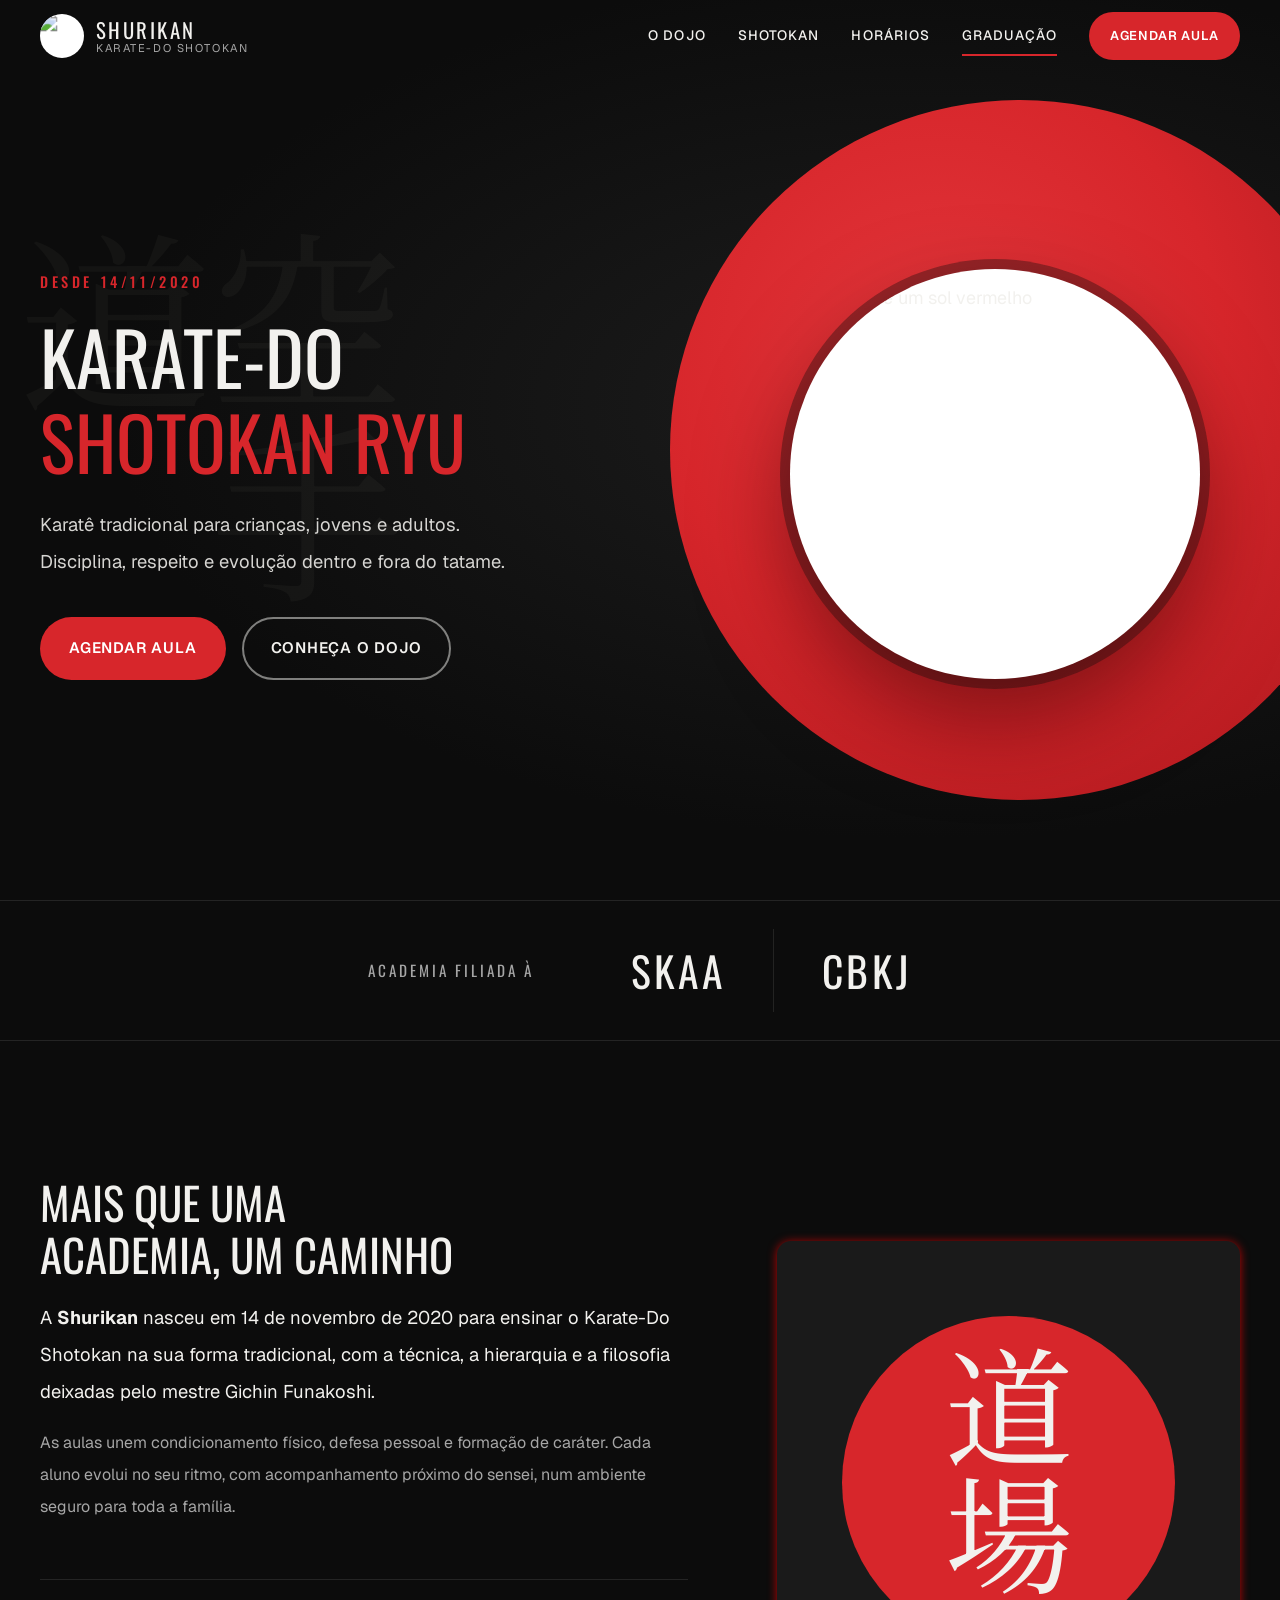
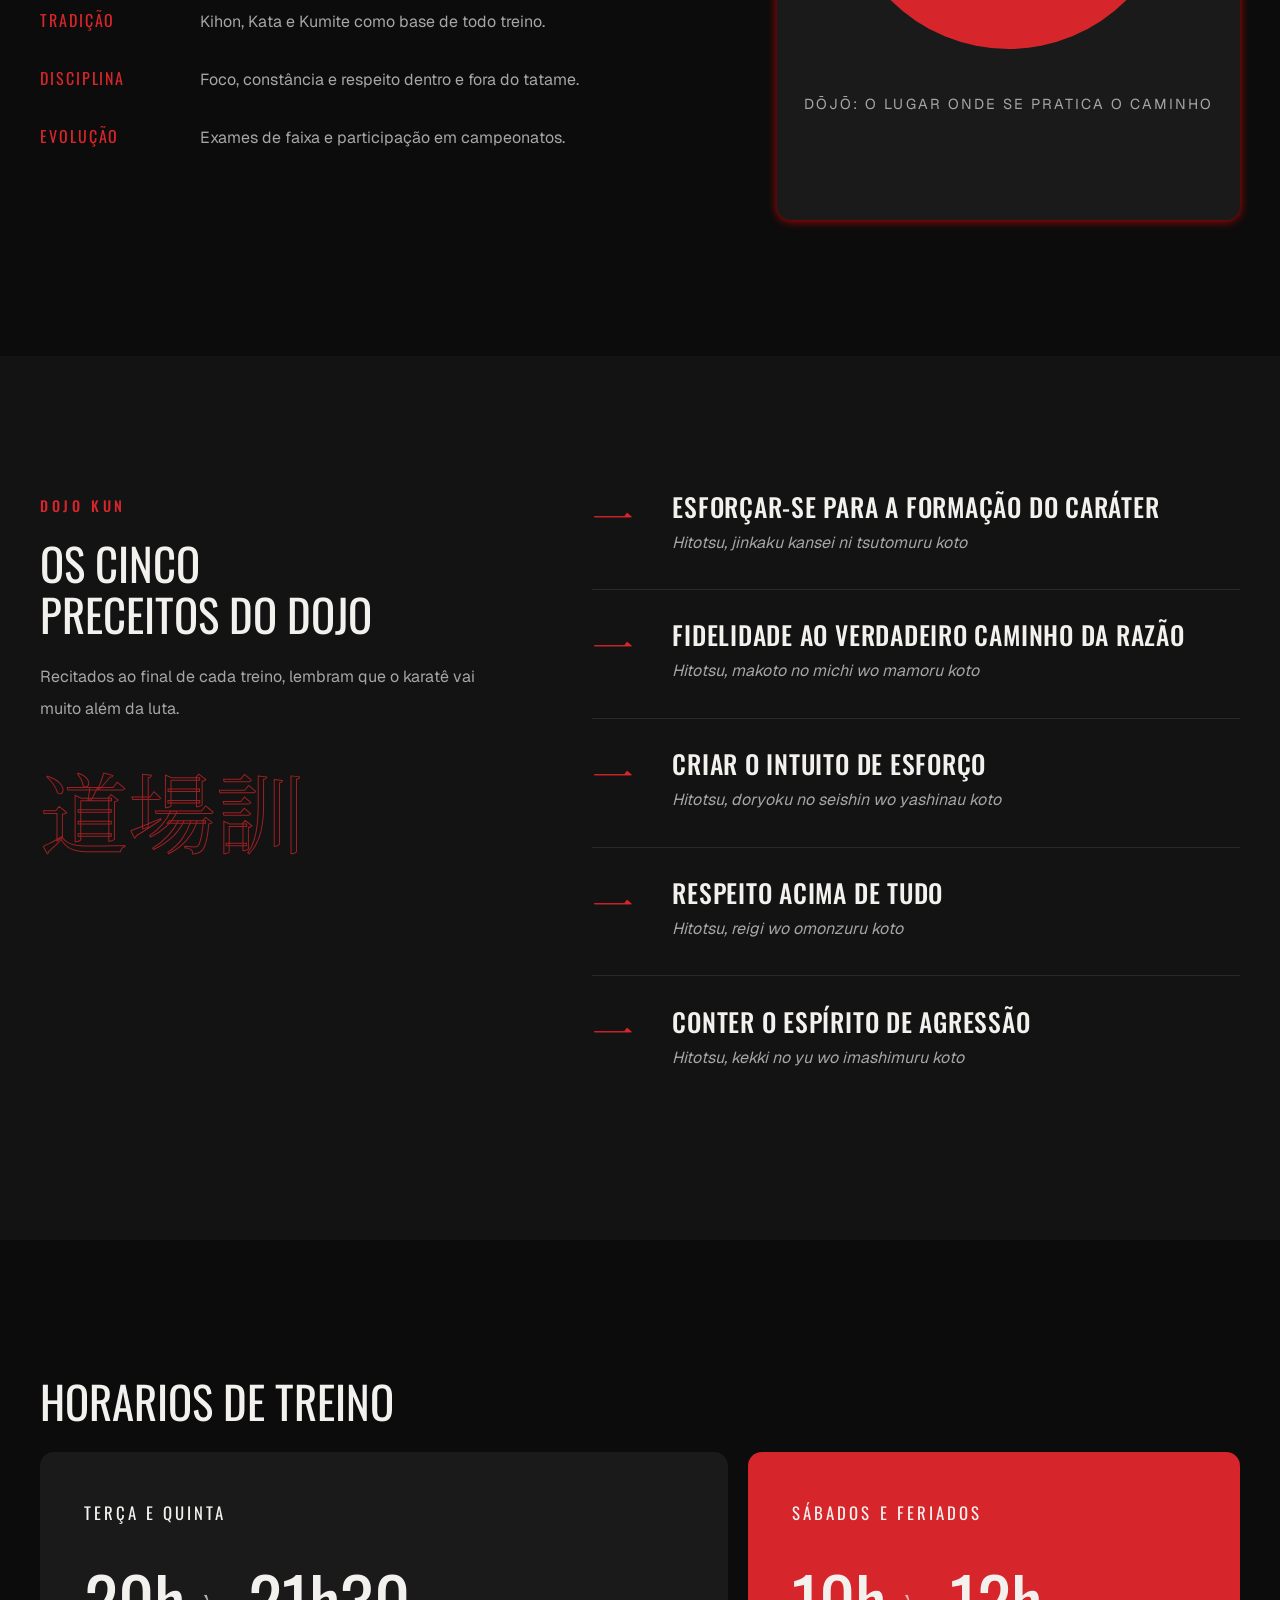
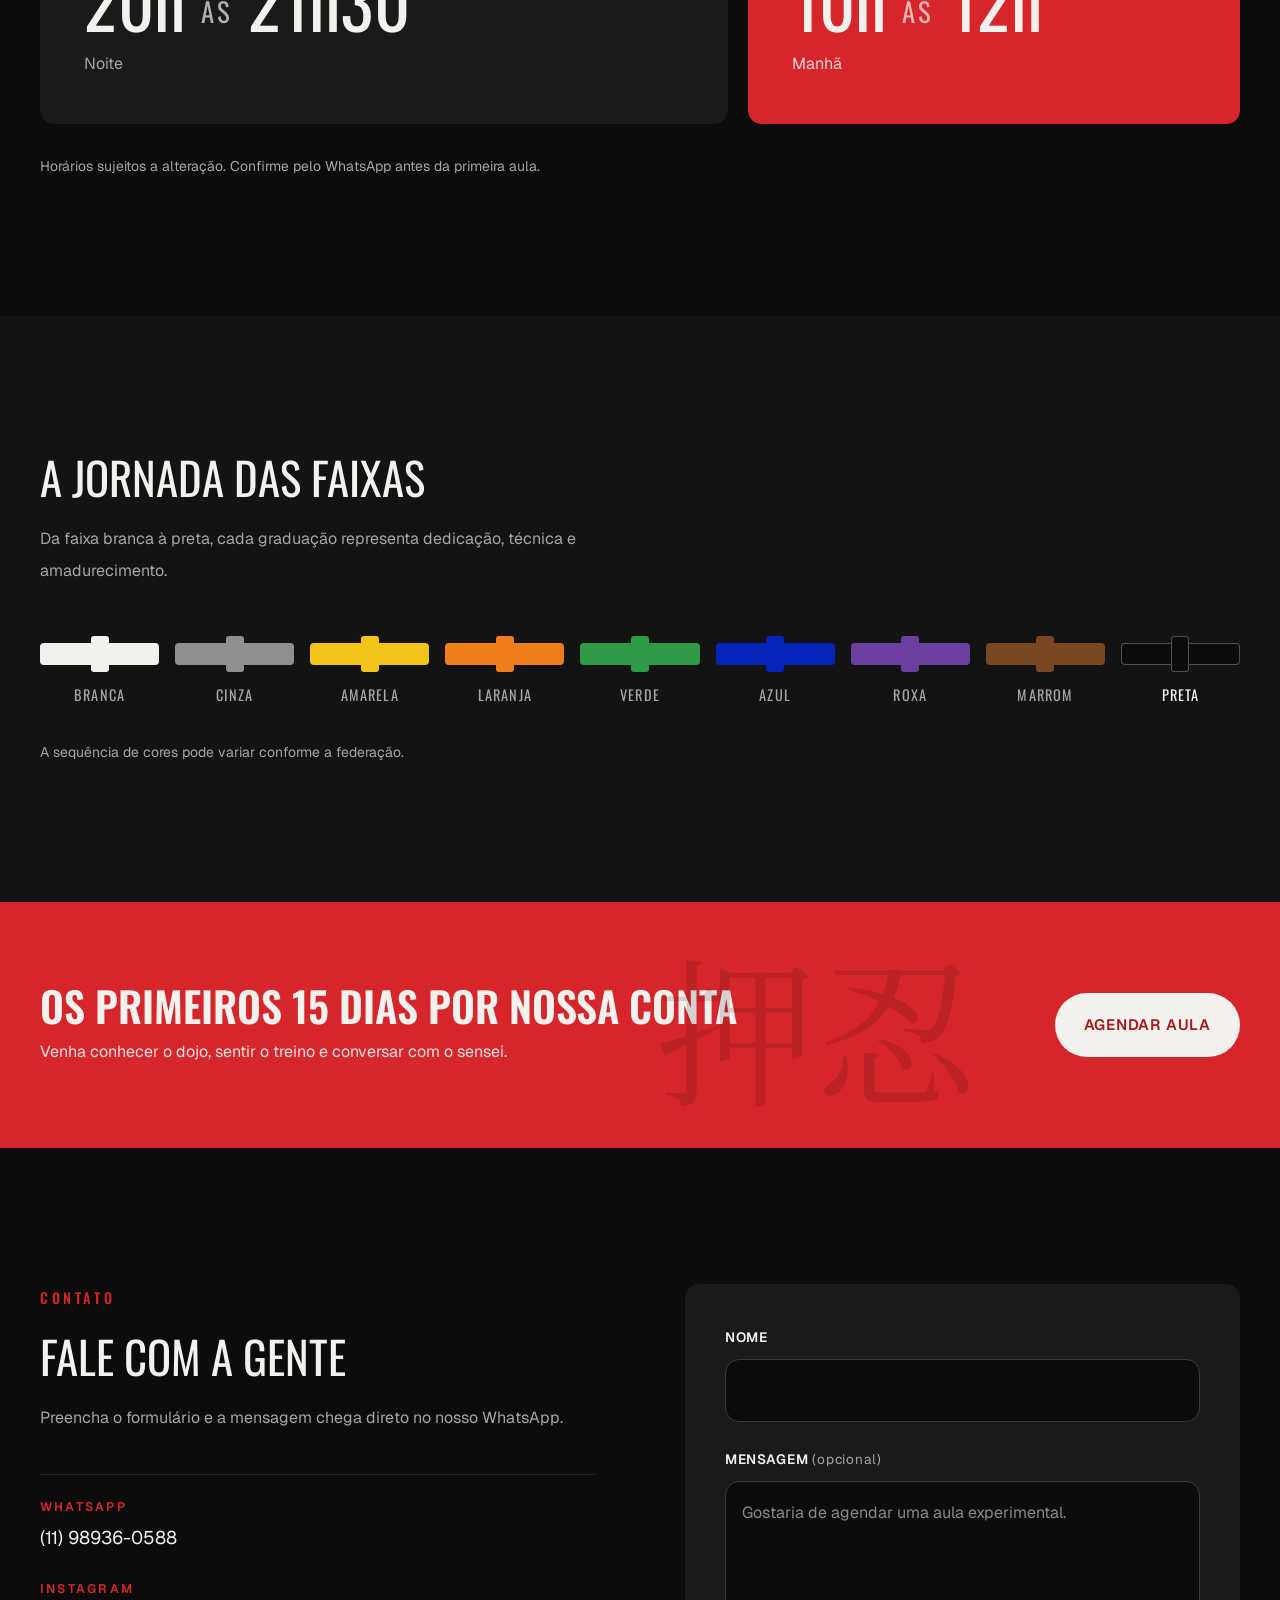
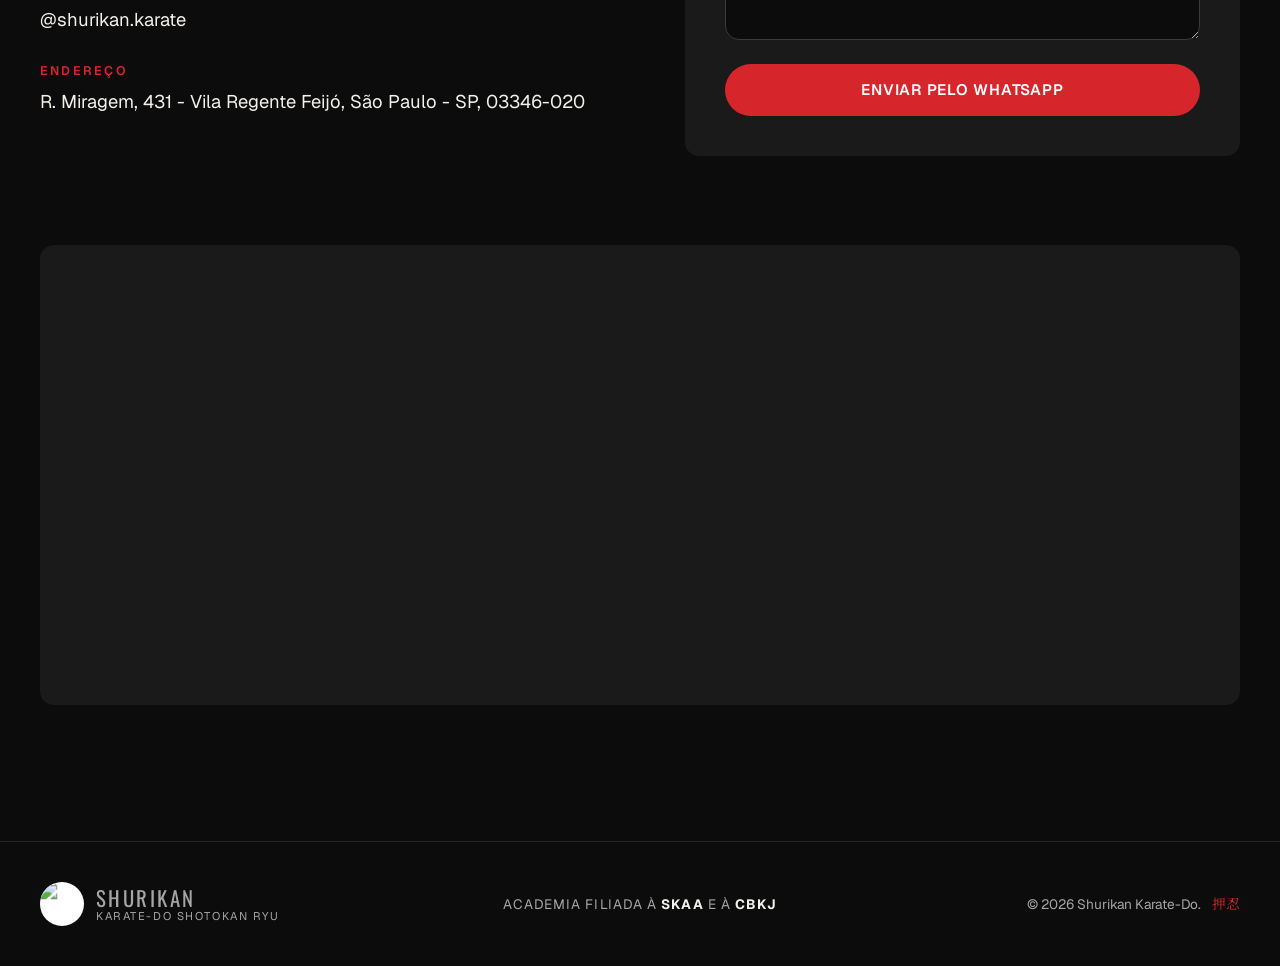
==== index.html @ 0bb19292 "Merge pull request #2 from Cai0Sant0/main Página da Skaa" ====
<!doctype html>
<html lang="pt-BR">
<head>
  <meta charset="utf-8">
  <meta name="viewport" content="width=device-width, initial-scale=1">
  <title>Shurikan | Karate-Do Shotokan Ryu</title>
  <meta name="description" content="Shurikan Karate-Do Shotokan Ryu: karatê tradicional para crianças, jovens e adultos na Vila Regente Feijó, São Paulo. Filiada à SKAA e à CBKJ.">
  <meta name="theme-color" content="#0c0c0c">
  <meta name="color-scheme" content="dark">

  <!-- Open Graph (prévia ao compartilhar o link) -->
  <meta property="og:title" content="Shurikan | Karate-Do Shotokan Ryu">
  <meta property="og:description" content="Karatê tradicional Shotokan para todas as idades. Agende sua aula experimental.">
  <meta property="og:image" content="assets/img/logo.png">
  <meta property="og:type" content="website">

  <link rel="icon" type="image/png" href="assets/img/logo.png">
  <link rel="preload" href="assets/fonts/japanese-2020.ttf" as="font" type="font/ttf" crossorigin>
  <link rel="preconnect" href="https://fonts.googleapis.com">
  <link rel="preconnect" href="https://fonts.gstatic.com" crossorigin>
  <link href="https://fonts.googleapis.com/css2?family=Geist:wght@400;500;600&family=Noto+Serif+JP:wght@700&family=Oswald:wght@500;600&display=swap" rel="stylesheet">
  <link rel="stylesheet" href="css/style.css">
  <script>document.documentElement.classList.add("js");</script>
</head>
<body>
  <a class="skip-link" href="#conteudo">Pular para o conteúdo</a>

  <!-- ============ CABEÇALHO ============ -->
  <header class="header">
    <div class="container header__inner">
      <a href="#inicio" class="brand" aria-label="Shurikan, página inicial">
        <span class="brand__logo"><img src="assets/img/logo.png" alt="" width="44" height="44"></span>
        <span class="brand__text">
          <strong>Shurikan</strong>
          <small>Karate-Do Shotokan</small>
        </span>
      </a>

      <button class="nav-toggle" aria-expanded="false" aria-controls="menu" aria-label="Abrir menu">
        <span></span><span></span><span></span>
      </button>

      <nav class="nav" id="menu" aria-label="Principal">
        <a href="#dojo">O Dojo</a>
        <a href="#shotokan">Shotokan</a>
        <a href="#horarios">Horários</a>
        <a href="#graduacao">Graduação</a>
        <a href="#contato" class="btn btn--red btn--sm">Agendar aula</a>
      </nav>
    </div>
  </header>

  <main id="conteudo">
    <!-- ============ HERO ============ -->
    <section class="hero" id="inicio">
      <div class="hero__sun" aria-hidden="true"></div>
      <span class="hero__kanji" aria-hidden="true">空手道</span>

      <div class="container hero__inner">
        <div class="hero__content">
          <p class="eyebrow">Desde 14/11/2020</p>
          <h1>Karate-Do<br><span>Shotokan Ryu</span></h1>
          <p class="hero__lead">
            Karatê tradicional para crianças, jovens e adultos. Disciplina, respeito e evolução
            dentro e fora do tatame.
          </p>
          <div class="hero__actions">
            <a href="#contato" class="btn btn--red">Agendar aula</a>
            <a href="#dojo" class="btn btn--ghost">Conheça o dojo</a>
          </div>
        </div>

        <div class="hero__emblem">
          <div class="emblem">
            <img src="assets/img/logo.png" alt="Logo Shurikan Karate-Do Shotokan Ryu, com o tigre Shotokan sobre um sol vermelho" width="501" height="502" fetchpriority="high">
          </div>
        </div>
      </div>
    </section>

    <!-- ============ FILIAÇÕES ============ -->
    <section class="affil" aria-label="Filiações">
      <div class="container affil__inner">
        <p class="affil__label">Academia filiada à</p>
        <ul class="affil__list">
          <li><a href="pages/skaa.html">SKAA</a></li>
          <li><a href="https://cbkj.org/" target="_blank" rel="noopener" aria-label="CBKJ (abre em nova aba)">CBKJ</a></li>
        </ul>
      </div>
    </section>

    <!-- ============ O DOJO ============ -->
    <section class="section" id="dojo">
      <div class="container dojo">
        <div class="dojo__text reveal">
          <h2 class="title">Mais que uma academia, um caminho</h2>
          <p class="lead">
            A <strong>Shurikan</strong> nasceu em 14 de novembro de 2020 para ensinar o Karate-Do
            Shotokan na sua forma tradicional, com a técnica, a hierarquia e a filosofia deixadas
            pelo mestre Gichin Funakoshi.
          </p>
          <p>
            As aulas unem condicionamento físico, defesa pessoal e formação de caráter. Cada aluno
            evolui no seu ritmo, com acompanhamento próximo do sensei, num ambiente seguro para
            toda a família.
          </p>

          <dl class="pillars">
            <div><dt>Tradição</dt><dd>Kihon, Kata e Kumite como base de todo treino.</dd></div>
            <div><dt>Disciplina</dt><dd>Foco, constância e respeito dentro e fora do tatame.</dd></div>
            <div><dt>Evolução</dt><dd>Exames de faixa e participação em campeonatos.</dd></div>
          </dl>
        </div>

        <!-- TODO: trocar por uma foto real do dojo ou de um treino (retrato, ~1000x1250) -->
        <figure class="dojo__media reveal" aria-hidden="true">
          <span class="dojo__kanji">道場</span>
          <figcaption>Dōjō: o lugar onde se pratica o caminho</figcaption>
        </figure>
      </div>
    </section>

    <!-- ============ DOJO KUN ============ -->
    <section class="section section--ink" id="shotokan">
      <div class="container kun-wrap">
        <header class="kun-head reveal">
          <p class="eyebrow">Dojo Kun</p>
          <h2 class="title">Os cinco preceitos do dojo</h2>
          <p class="muted">Recitados ao final de cada treino, lembram que o karatê vai muito além da luta.</p>
          <span class="kun-head__kanji" aria-hidden="true">道場訓</span>
        </header>

        <ol class="kun">
          <li class="reveal">
            <span class="kun__mark" aria-hidden="true">一</span>
            <div>
              <h3>Esforçar-se para a formação do caráter</h3>
              <p lang="ja-Latn">Hitotsu, jinkaku kansei ni tsutomuru koto</p>
            </div>
          </li>
          <li class="reveal">
            <span class="kun__mark" aria-hidden="true">一</span>
            <div>
              <h3>Fidelidade ao verdadeiro caminho da razão</h3>
              <p lang="ja-Latn">Hitotsu, makoto no michi wo mamoru koto</p>
            </div>
          </li>
          <li class="reveal">
            <span class="kun__mark" aria-hidden="true">一</span>
            <div>
              <h3>Criar o intuito de esforço</h3>
              <p lang="ja-Latn">Hitotsu, doryoku no seishin wo yashinau koto</p>
            </div>
          </li>
          <li class="reveal">
            <span class="kun__mark" aria-hidden="true">一</span>
            <div>
              <h3>Respeito acima de tudo</h3>
              <p lang="ja-Latn">Hitotsu, reigi wo omonzuru koto</p>
            </div>
          </li>
          <li class="reveal">
            <span class="kun__mark" aria-hidden="true">一</span>
            <div>
              <h3>Conter o espírito de agressão</h3>
              <p lang="ja-Latn">Hitotsu, kekki no yu wo imashimuru koto</p>
            </div>
          </li>
        </ol>
      </div>
    </section>

    <!-- ============ HORÁRIOS ============ -->
    <section class="section" id="horarios">
      <div class="container">
        <h2 class="title reveal">Horarios de treino</h2>

        <div class="schedule">
          <article class="slot reveal">
            <p class="slot__days">Terça e quinta</p>
            <p class="slot__time">20h <span>às</span> 21h30</p>
            <p class="slot__period">Noite</p>
          </article>
          <article class="slot slot--red reveal">
            <p class="slot__days">Sábados e feriados</p>
            <p class="slot__time">10h <span>às</span> 12h</p>
            <p class="slot__period">Manhã</p>
          </article>
        </div>
        <p class="note reveal">Horários sujeitos a alteração. Confirme pelo WhatsApp antes da primeira aula.</p>
      </div>
    </section>

    <!-- ============ GRADUAÇÃO ============ -->
    <section class="section section--ink" id="graduacao">
      <div class="container">
        <div class="grad-head reveal">
          <h2 class="title">A jornada das faixas</h2>
          <p class="muted">Da faixa branca à preta, cada graduação representa dedicação, técnica e amadurecimento.</p>
        </div>

        <ol class="belts reveal">
          <li style="--belt:#f2f1ee"><span class="belt"></span>Branca</li>
          <li style="--belt:#8f8f8f"><span class="belt"></span>Cinza</li>
          <li style="--belt:#f2c318"><span class="belt"></span>Amarela</li>
          <li style="--belt:#ee7d1a"><span class="belt"></span>Laranja</li>
          <li style="--belt:#2f9a48"><span class="belt"></span>Verde</li>
          <li style="--belt:#0724BA"><span class="belt"></span>Azul</li>
          <li style="--belt:#6b3fa0"><span class="belt"></span>Roxa</li>
          <li style="--belt:#7a4723"><span class="belt"></span>Marrom</li>
          <li style="--belt:#0c0c0c" class="belts__black"><span class="belt"></span>Preta</li>
        </ol>
        <p class="note">A sequência de cores pode variar conforme a federação.</p>
      </div>
    </section>

    <!-- ============ CHAMADA ============ -->
    <section class="cta">
      <div class="container cta__inner reveal">
        <span class="cta__kanji" aria-hidden="true">押忍</span>
        <div>
          <h2>Os primeiros 15 dias por nossa conta</h2>
          <p>Venha conhecer o dojo, sentir o treino e conversar com o sensei.</p>
        </div>
        <a class="btn btn--light" data-whatsapp href="#contato">Agendar aula</a>
      </div>
    </section>

    <!-- ============ CONTATO ============ -->
    <section class="section" id="contato">
      <div class="container contact">
        <div class="reveal">
          <p class="eyebrow">Contato</p>
          <h2 class="title">Fale com a gente</h2>
          <p class="muted">Preencha o formulário e a mensagem chega direto no nosso WhatsApp.</p>

          <dl class="contact-list">
            <div>
              <dt>WhatsApp</dt>
              <dd><a data-whatsapp data-config="phoneDisplay" href="#">(11) 98936-0588</a></dd>
            </div>
            <div>
              <dt>Instagram</dt>
              <dd><a data-instagram data-config="instagram" href="#" target="_blank" rel="noopener">@shurikan.karate</a></dd>
            </div>
            <div>
              <dt>Endereço</dt>
              <dd><a data-maps data-config="address" href="#" target="_blank" rel="noopener">R. Miragem, 431 - Vila Regente Feijó, São Paulo - SP, 03346-020</a></dd>
            </div>
          </dl>
        </div>

        <form class="form reveal" id="form-contato" novalidate>
          <div class="field">
            <label for="nome">Nome</label>
            <input id="nome" name="nome" type="text" autocomplete="name" required aria-describedby="nome-erro">
            <p class="field__error" id="nome-erro" hidden>Informe seu nome para continuar.</p>
          </div>
          <div class="field">
            <label for="mensagem">Mensagem <span class="optional">(opcional)</span></label>
            <textarea id="mensagem" name="mensagem" rows="4" placeholder="Gostaria de agendar uma aula experimental."></textarea>
          </div>
          <button type="submit" class="btn btn--red btn--block">Enviar pelo WhatsApp</button>
        </form>

        <div class="map reveal">
          <iframe data-map-embed title="Mapa: localização da Shurikan Karate-Do" loading="lazy" referrerpolicy="no-referrer-when-downgrade" allowfullscreen></iframe>
        </div>
      </div>
    </section>
  </main>

  <!-- ============ RODAPÉ ============ -->
  <footer class="footer">
    <div class="container footer__inner">
      <a href="#inicio" class="brand">
        <span class="brand__logo"><img src="assets/img/logo.png" alt="" width="44" height="44"></span>
        <span class="brand__text"><strong>Shurikan</strong><small>Karate-Do Shotokan Ryu</small></span>
      </a>
      <p class="footer__affil">Academia filiada à <a href="pages/skaa.html"><strong>SKAA</strong></a> e à <a href="https://cbkj.org/" target="_blank" rel="noopener"><strong>CBKJ</strong></a></p>
      <p class="footer__copy">© <span id="ano"></span> Shurikan Karate-Do. <span class="footer__oss" lang="ja">押忍</span></p>
    </div>
  </footer>

  <script src="js/config.js"></script>
  <script src="js/main.js"></script>
</body>
</html>
---- css/style.css ----
/* =========================================================
   Shurikan Karate-Do Shotokan Ryu
   Tema único escuro, baseado no logo: preto, branco e o vermelho do sol.
   Raio: botões em pílula, todo o resto 14px.
   ========================================================= */

/* ---------- Fonte do título (Japanese 2020, Hawtpixel) ---------- */
@font-face {
  font-family: "Japanese 2020";
  src: url("../assets/fonts/japanese-2020.ttf") format("truetype");
  font-weight: 100 900; /* peso único: evita negrito "falso" */
  /* Os acentos desta fonte são vazios: letras acentuadas caem para a Oswald */
  unicode-range: U+0020-007E;
  font-display: swap;
}

:root {
  --bg: #0c0c0c;
  --ink: #131313;
  --surface: #1a1a1a;
  --text: #f2f1ee;
  --muted: #a6a6a6;
  --line: rgba(242, 241, 238, 0.1);
  --red: #d7262b;
  --red-dark: #a9171c;

  --font-brand: "Japanese 2020", "Oswald", "Arial Narrow", sans-serif;
  --font-ui: "Oswald", "Arial Narrow", sans-serif;
  --font-body: "Geist", system-ui, -apple-system, "Segoe UI", sans-serif;
  --font-jp: "Noto Serif JP", serif;

  --radius: 14px;
  --header-h: 72px;
  --container: 1200px;
  --ease: cubic-bezier(0.16, 1, 0.3, 1);
}

/* ---------- Base ---------- */
*,
*::before,
*::after {
  box-sizing: border-box;
}

html {
  scroll-behavior: smooth;
  scroll-padding-top: var(--header-h);
}

body {
  margin: 0;
  font-family: var(--font-body);
  font-size: 1rem;
  line-height: 2;
  color: var(--text);
  background: var(--bg);
  -webkit-font-smoothing: antialiased;
}

img {
  max-width: 100%;
  display: block;
}
a {
  color: inherit;
}
h1,
h2,
h3 {
  margin: 0;
  line-height: 1.15;
}
p {
  margin: 0 0 1rem;
}
dl,
dd {
  margin: 0;
}

.container {
  width: min(100% - 32px, var(--container));
  margin-inline: auto;
}

.skip-link {
  position: absolute;
  left: 16px;
  top: -60px;
  z-index: 100;
  background: var(--red);
  color: var(--text);
  padding: 10px 16px;
  border-radius: 8px;
}
.skip-link:focus {
  top: 12px;
}

:focus-visible {
  outline: 3px solid var(--red);
  outline-offset: 3px;
}

.muted {
  color: var(--muted);
  max-width: 52ch;
}
.lead {
  font-size: 1.15rem;
  color: var(--text);
}
.note {
  margin: 1.75rem 0 0;
  font-size: 0.875rem;
  color: var(--muted);
}

/* ---------- Botões ---------- */
.btn {
  display: inline-flex;
  align-items: center;
  justify-content: center;
  padding: 0.9rem 1.7rem;
  white-space: nowrap;
  font-family: var(--font-body);
  font-weight: 600;
  font-size: 0.95rem;
  letter-spacing: 0.05em;
  text-transform: uppercase;
  text-decoration: none;
  border: 2px solid transparent;
  border-radius: 999px;
  cursor: pointer;
  transition:
    transform 0.3s var(--ease),
    background-color 0.2s,
    color 0.2s,
    border-color 0.2s;
}
.btn:hover {
  transform: translateY(-2px);
}
.btn:active {
  transform: translateY(1px) scale(0.98);
}
.btn--red {
  background: var(--red);
  color: #fff;
}
.btn--red:hover {
  background: var(--red-dark);
}
.btn--ghost {
  border-color: rgba(242, 241, 238, 0.5);
  color: var(--text);
}
.btn--ghost:hover {
  border-color: var(--text);
  background: var(--text);
  color: var(--bg);
}
.btn--light {
  background: var(--text);
  color: var(--red-dark);
}
.btn--light:hover {
  background: var(--bg);
  color: var(--text);
}
.btn--sm {
  padding: 0.6rem 1.2rem;
  font-size: 0.8rem;
}
.btn--block {
  width: 100%;
}

/* ---------- Títulos ---------- */
.eyebrow {
  font-family: var(--font-ui);
  font-weight: 500;
  font-size: 0.9rem;
  letter-spacing: 0.25em;
  text-transform: uppercase;
  color: var(--red);
  margin-bottom: 1.1rem;
}

.title {
  font-family: var(--font-brand);
  font-weight: 400;
  font-size: clamp(1.9rem, 3.8vw, 2.8rem);
  text-transform: uppercase;
  margin-bottom: 1.25rem;
  max-width: 24ch;
  text-wrap: balance;
}

.section {
  padding: clamp(5rem, 11vw, 8.5rem) 0;
  position: relative;
}
.section--ink {
  background: var(--ink);
}

/* ---------- Header ---------- */
.header {
  position: fixed;
  inset: 0 0 auto;
  z-index: 50;
  height: var(--header-h);
  display: flex;
  align-items: center;
  transition:
    background-color 0.3s,
    box-shadow 0.3s;
}
.header.is-scrolled {
  background: rgba(12, 12, 12, 0.9);
  backdrop-filter: blur(12px);
  box-shadow: 0 1px 0 var(--line);
}
.header__inner {
  display: flex;
  align-items: center;
  justify-content: space-between;
  gap: 1rem;
}

.brand {
  display: flex;
  align-items: center;
  gap: 0.75rem;
  text-decoration: none;
}
.brand__logo {
  width: 44px;
  height: 44px;
  border-radius: 50%;
  overflow: hidden;
  background: #fff;
  flex-shrink: 0;
}
.brand__logo img {
  width: 100%;
  height: 100%;
  transform: scale(1.18);
}
.brand__text {
  display: flex;
  flex-direction: column;
  line-height: 1.15;
}
.brand__text strong {
  font-family: var(--font-brand);
  font-weight: 400;
  font-size: 1.3rem;
  letter-spacing: 0.12em;
  text-transform: uppercase;
}
.brand__text small {
  font-size: 0.7rem;
  letter-spacing: 0.14em;
  text-transform: uppercase;
  color: var(--muted);
}

.nav {
  display: flex;
  align-items: center;
  gap: 2rem;
}
.nav a:not(.btn) {
  position: relative;
  text-decoration: none;
  font-family: var(--font-body);
  font-weight: 500;
  font-size: 0.85rem;
  letter-spacing: 0.08em;
  text-transform: uppercase;
}
.nav a:not(.btn)::after {
  content: "";
  position: absolute;
  left: 0;
  bottom: -6px;
  width: 100%;
  height: 2px;
  background: var(--red);
  transform: scaleX(0);
  transform-origin: left;
  transition: transform 0.3s var(--ease);
}
.nav a:not(.btn):hover::after,
.nav a.is-active::after {
  transform: scaleX(1);
}

.nav-toggle {
  display: none;
}

/* ---------- Hero ---------- */
.hero {
  position: relative;
  min-height: 100vh;
  min-height: 100dvh;
  display: flex;
  align-items: center;
  padding: calc(var(--header-h) + 2.5rem) 0 4rem;
  background: radial-gradient(ellipse at 72% 45%, #1d1d1d 0%, var(--bg) 62%);
  overflow: hidden;
  isolation: isolate;
}
.hero__sun {
  position: absolute;
  z-index: -1;
  width: min(74vw, 700px);
  aspect-ratio: 1;
  border-radius: 50%;
  right: -7%;
  top: 50%;
  transform: translateY(-50%);
  background: radial-gradient(
    circle at 38% 36%,
    #e2353a 0%,
    var(--red) 46%,
    var(--red-dark) 100%
  );
}
.hero__kanji {
  position: absolute;
  z-index: -1;
  left: 1.5%;
  top: 50%;
  transform: translateY(-50%);
  writing-mode: vertical-rl;
  font-family: var(--font-jp);
  font-size: clamp(6rem, 15vw, 12rem);
  color: rgba(242, 241, 238, 0.035);
  line-height: 1;
  user-select: none;
}
.hero__inner {
  display: grid;
  grid-template-columns: 1.15fr 0.85fr;
  align-items: center;
  gap: 3rem;
}
.hero h1 {
  font-family: var(--font-brand);
  font-weight: 400;
  font-size: clamp(2.3rem, 6.2vw, 4.6rem);
  text-transform: uppercase;
  margin-bottom: 1.5rem;
}
.hero h1 span {
  color: var(--red);
}
.hero__lead {
  max-width: 30rem;
  font-size: 1.15rem;
  color: #d6d5d2;
  margin-bottom: 2.25rem;
}
.hero__actions {
  display: flex;
  flex-wrap: wrap;
  gap: 1rem;
}

.hero__emblem {
  display: flex;
  justify-content: center;
}
.emblem {
  width: min(100%, 410px);
  aspect-ratio: 1;
  border-radius: 50%;
  overflow: hidden;
  background: #fff;
  box-shadow:
    0 0 0 10px rgba(12, 12, 12, 0.35),
    0 40px 90px rgba(60, 4, 6, 0.55);
}
.emblem img {
  width: 100%;
  height: 100%;
  transform: scale(1.12);
}

/* Entrada do hero: guia o olhar título → texto → botões → emblema */
@media (prefers-reduced-motion: no-preference) {
  .hero__content > *,
  .hero__emblem {
    animation: rise 0.9s var(--ease) both;
  }
  .hero__content > :nth-child(2) {
    animation-delay: 0.08s;
  }
  .hero__content > :nth-child(3) {
    animation-delay: 0.16s;
  }
  .hero__content > :nth-child(4) {
    animation-delay: 0.24s;
  }
  .hero__emblem {
    animation-name: pop;
    animation-duration: 1.1s;
    animation-delay: 0.2s;
  }
}
@keyframes rise {
  from {
    opacity: 0;
    transform: translateY(24px);
  }
}
@keyframes pop {
  from {
    opacity: 0;
    transform: scale(0.92);
  }
}

/* ---------- Filiações ---------- */
.affil {
  border-block: 1px solid var(--line);
  background: var(--bg);
}
.affil__inner {
  display: flex;
  align-items: center;
  justify-content: center;
  gap: clamp(1.5rem, 4vw, 3rem);
  padding-block: 1.75rem;
}
.affil__label {
  margin: 0;
  font-family: var(--font-ui);
  font-size: 0.95rem;
  letter-spacing: 0.2em;
  text-transform: uppercase;
  color: var(--muted);
}
.affil__list {
  list-style: none;
  margin: 0;
  padding: 0;
  display: flex;
  align-items: center;
}
.affil__list li {
  font-family: var(--font-brand);
  font-size: clamp(1.8rem, 4vw, 2.6rem);
  letter-spacing: 0.08em;
  padding-inline: clamp(1.5rem, 4vw, 3rem);
}
.affil__list li + li {
  border-left: 1px solid var(--line);
}
.affil__list li:last-child {
  padding-right: 0;
}

/* ---------- O Dojo (assimétrico: texto largo, imagem estreita e deslocada) ---------- */
.dojo {
  display: grid;
  grid-template-columns: 7fr 5fr;
  gap: clamp(2.5rem, 7vw, 6rem);
  align-items: start;
}
.dojo__text p:not(.lead) {
  color: var(--muted);
  max-width: 60ch;
}

.pillars {
  margin-top: 3.5rem;
  border-top: 1px solid var(--line);
}
.pillars > div {
  display: grid;
  grid-template-columns: 9rem 1fr;
  gap: 1rem;
  padding-top: 1.5rem;
  align-items: baseline;
}
.pillars dt {
  font-family: var(--font-ui);
  letter-spacing: 0.12em;
  text-transform: uppercase;
  color: var(--red);
}
.pillars dd {
  color: var(--muted);
}

.dojo__media {
  position: relative;
  margin: 4rem 0 0;
  aspect-ratio: 4 / 5;
  border-radius: var(--radius);
  background: var(--surface);
  overflow: hidden;
  display: flex;
  flex-direction: column;
  align-items: center;
  justify-content: center;
  gap: 5.75rem;
  box-shadow: 0px 1px 10px 0px #ff0000ba;
}
.dojo__media::before {
  content: "";
  position: absolute;
  width: 72%;
  aspect-ratio: 1;
  border-radius: 50%;
  background: var(--red);
  top: 13%;
}
.dojo__kanji {
  position: relative;
  font-family: var(--font-jp);
  font-size: clamp(5rem, 11vw, 8rem);
  writing-mode: vertical-rl;
  line-height: 1.05;
}
.dojo__media figcaption {
  position: relative;
  font-size: 0.9rem;
  letter-spacing: 0.14em;
  text-transform: uppercase;
  color: var(--muted);
  text-align: center;
  padding: 0 1.5rem;
}

/* ---------- Dojo Kun (cabeçalho fixo à esquerda, lista à direita) ---------- */
.kun-wrap {
  display: grid;
  grid-template-columns: 5fr 7fr;
  gap: clamp(2.5rem, 7vw, 6rem);
  align-items: start;
}
.kun-head {
  position: sticky;
  top: calc(var(--header-h) + 2rem);
}
.kun-head__kanji {
  display: block;
  margin-top: 2.5rem;
  font-family: var(--font-jp);
  font-size: clamp(3.5rem, 7vw, 5.5rem);
  line-height: 1;
  color: transparent;
  -webkit-text-stroke: 1px rgba(215, 38, 43, 0.7);
}

.kun {
  list-style: none;
  margin: 0;
  padding: 0;
}
.kun li {
  display: grid;
  grid-template-columns: 3.5rem 1fr;
  gap: 1.5rem;
  align-items: start;
  padding: 1.9rem 0;
}
.kun li + li {
  border-top: 1px solid var(--line);
}
.kun li:first-child {
  padding-top: 0;
}
.kun__mark {
  font-family: var(--font-jp);
  font-size: 2.6rem;
  line-height: 0.8;
  color: var(--red);
  padding-top: 0.55rem;
}
.kun h3 {
  font-family: var(--font-ui);
  font-weight: 500;
  font-size: clamp(1.25rem, 2.3vw, 1.6rem);
  text-transform: uppercase;
  letter-spacing: 0.03em;
  margin-bottom: 0.35rem;
}
.kun p {
  margin: 0;
  color: var(--muted);
  font-style: italic;
}

/* ---------- Horários (dois blocos de tamanhos diferentes) ---------- */
.schedule {
  display: grid;
  grid-template-columns: 7fr 5fr;
  gap: 1.25rem;
  margin-top: 1.5rem;
}
.slot {
  border-radius: var(--radius);
  background: var(--surface);
  padding: clamp(1.75rem, 4vw, 2.75rem);
  display: flex;
  flex-direction: column;
  min-height: 17rem;
}
.slot--red {
  background: var(--red);
}
.slot__days {
  font-family: var(--font-ui);
  font-size: 1.05rem;
  letter-spacing: 0.18em;
  text-transform: uppercase;
  margin-bottom: auto;
}
.slot__time {
  font-family: var(--font-brand);
  font-size: clamp(2.6rem, 6vw, 4.4rem);
  line-height: 1;
  margin: 2rem 0 0.75rem;
  white-space: nowrap;
}
.slot__time span {
  font-family: var(--font-ui);
  font-size: 0.38em;
  letter-spacing: 0.1em;
  text-transform: uppercase;
  vertical-align: middle;
  opacity: 0.7;
}
.slot__period {
  margin: 0;
  color: var(--muted);
}
.slot--red .slot__period {
  color: rgba(255, 255, 255, 0.8);
}

/* ---------- Faixas ---------- */
.grad-head {
  margin-bottom: 3.5rem;
}
.belts {
  list-style: none;
  padding: 0;
  margin: 0;
  display: grid;
  grid-template-columns: repeat(9, 1fr);
  gap: 1rem;
}
.belts li {
  display: flex;
  flex-direction: column;
  align-items: center;
  gap: 1rem;
  font-family: var(--font-ui);
  text-transform: uppercase;
  letter-spacing: 0.08em;
  font-size: 0.9rem;
  color: var(--muted);
}
.belt {
  position: relative;
  width: 100%;
  height: 22px;
  border-radius: 4px;
  background: var(--belt);
  box-shadow: none;
}
.belt::after {
  content: "";
  position: absolute;
  left: 50%;
  top: 50%;
  width: 18px;
  height: 36px;
  transform: translate(-50%, -50%);
  background: var(--belt);
  border-radius: 3px;
}
.belts__black .belt,
.belts__black .belt::after {
  box-shadow: inset 0 0 0 1px rgba(242, 241, 238, 0.3);
}
.belts__black {
  color: var(--text) !important;
}

/* ---------- Chamada (único bloco de cor da página) ---------- */
.cta {
  background: var(--red);
  padding: clamp(3.5rem, 7vw, 5rem) 0;
  overflow: hidden;
}
.cta__inner {
  position: relative;
  display: flex;
  align-items: center;
  justify-content: space-between;
  gap: 2rem;
}
.cta__kanji {
  position: absolute;
  right: 22%;
  top: 50%;
  transform: translateY(-50%);
  font-family: var(--font-jp);
  font-size: 10rem;
  color: rgba(0, 0, 0, 0.13);
  pointer-events: none;
}
.cta h2 {
  font-family: var(--font-ui);
  font-weight: 600;
  font-size: clamp(1.8rem, 4vw, 2.6rem);
  text-transform: uppercase;
  margin-bottom: 0.4rem;
}
.cta p {
  margin: 0;
  color: rgba(255, 255, 255, 0.88);
}
.cta .btn {
  position: relative;
}

/* ---------- Contato ---------- */
.contact {
  display: grid;
  grid-template-columns: 1fr 1fr;
  gap: clamp(2.5rem, 7vw, 6rem);
  align-items: start;
}
.contact-list {
  margin-top: 2.5rem;
  border-top: 1px solid var(--line);
}
.contact-list > div {
  padding-top: 1.25rem;
}
.contact-list dt {
  font-size: 0.78rem;
  letter-spacing: 0.18em;
  text-transform: uppercase;
  color: var(--red);
  font-weight: 600;
}
.contact-list a {
  font-size: 1.15rem;
  text-decoration: none;
  transition: color 0.2s;
}
.contact-list a:hover {
  color: var(--red);
}

.form {
  background: var(--surface);
  border-radius: var(--radius);
  padding: clamp(1.5rem, 4vw, 2.5rem);
  display: grid;
  gap: 1.5rem;
}
.field {
  display: grid;
  gap: 0.5rem;
}
.field label {
  font-size: 0.85rem;
  font-weight: 600;
  letter-spacing: 0.06em;
  text-transform: uppercase;
}
.optional {
  font-weight: 400;
  text-transform: none;
  color: var(--muted);
}
.field input,
.field textarea {
  width: 100%;
  padding: 0.9rem 1rem;
  font: inherit;
  color: var(--text);
  background: var(--bg);
  border: 1px solid #3a3a3a;
  border-radius: var(--radius);
  transition: border-color 0.2s;
}
.field textarea {
  resize: vertical;
}
.field input::placeholder,
.field textarea::placeholder {
  color: #8a8a8a;
}
.field input:focus,
.field textarea:focus {
  outline: none;
  border-color: var(--red);
  box-shadow: 0 0 0 3px rgba(215, 38, 43, 0.25);
}
.field input[aria-invalid="true"] {
  border-color: #ff6b6f;
}
.field__error {
  margin: 0;
  color: #ff8a8d;
  font-size: 0.875rem;
}

/* Mapa: ocupa as duas colunas; filtro escurece o mapa para seguir o tema da página */
.map {
  grid-column: 1 / -1;
  min-width: 0;
  height: clamp(320px, 36vw, 460px);
  border-radius: var(--radius);
  overflow: hidden;
  background: var(--surface);
}
.map iframe {
  display: block;
  width: 100%;
  height: 100%;
  border: 0;
  filter: invert(0.9) hue-rotate(180deg) saturate(0.6) contrast(0.95);
}

/* ---------- Rodapé ---------- */
.footer {
  border-top: 1px solid var(--line);
  padding: 2.5rem 0;
  color: var(--muted);
}
.footer__inner {
  display: grid;
  grid-template-columns: 1fr auto 1fr;
  align-items: center;
  gap: 1.5rem;
}
.footer__affil {
  margin: 0;
  font-size: 0.85rem;
  letter-spacing: 0.08em;
  text-transform: uppercase;
}
.footer__affil strong {
  color: var(--text);
}
.footer__copy {
  margin: 0;
  font-size: 0.85rem;
  justify-self: end;
}
.footer__oss {
  font-family: var(--font-jp);
  color: var(--red);
  margin-left: 0.5rem;
}

/* ---------- Revelação ao rolar ---------- */
@media (prefers-reduced-motion: no-preference) {
  .js .reveal {
    opacity: 0;
    transform: translateY(28px);
    transition:
      opacity 0.9s var(--ease),
      transform 0.9s var(--ease);
  }
  .js .reveal.is-visible {
    opacity: 1;
    transform: none;
  }
}

@media (prefers-reduced-motion: reduce) {
  html {
    scroll-behavior: auto;
  }
  *,
  *::before,
  *::after {
    transition-duration: 0.01ms !important;
  }
}

/* ---------- Responsivo ---------- */
@media (max-width: 1024px) {
  .belts {
    grid-template-columns: repeat(3, 1fr);
    row-gap: 2.25rem;
    column-gap: 1.5rem;
  }
  .footer__inner {
    grid-template-columns: 1fr;
    justify-items: center;
    text-align: center;
  }
  .footer__copy {
    justify-self: center;
  }
}

@media (max-width: 880px) {
  .nav-toggle {
    display: flex;
    flex-direction: column;
    justify-content: center;
    gap: 5px;
    width: 44px;
    height: 44px;
    padding: 10px;
    border: 0;
    background: transparent;
    cursor: pointer;
    z-index: 60;
  }
  .nav-toggle span {
    display: block;
    height: 2px;
    background: var(--text);
    transition:
      transform 0.3s,
      opacity 0.3s;
  }
  .nav-toggle[aria-expanded="true"] span:nth-child(1) {
    transform: translateY(7px) rotate(45deg);
  }
  .nav-toggle[aria-expanded="true"] span:nth-child(2) {
    opacity: 0;
  }
  .nav-toggle[aria-expanded="true"] span:nth-child(3) {
    transform: translateY(-7px) rotate(-45deg);
  }

  .nav {
    position: fixed;
    inset: 0;
    flex-direction: column;
    justify-content: center;
    gap: 2rem;
    background: var(--bg);
    transform: translateX(100%);
    visibility: hidden;
    transition:
      transform 0.4s var(--ease),
      visibility 0.4s;
  }
  .nav.is-open {
    transform: none;
    visibility: visible;
    height: 100vh;
  }
  .nav a:not(.btn) {
    font-size: 1.5rem;
  }
  body.menu-open {
    overflow: hidden;
  }

  .hero__inner {
    grid-template-columns: 1fr;
    text-align: center;
    gap: 2.5rem;
  }
  .hero__content {
    order: 2;
  }
  .hero__lead {
    margin-inline: auto;
  }
  .hero__actions {
    justify-content: center;
  }
  .hero__emblem {
    order: 1;
  }
  .emblem {
    width: min(60vw, 270px);
  }
  .hero__sun {
    right: 50%;
    top: calc(var(--header-h) + 2.5rem + min(30vw, 135px));
    transform: translate(50%, -50%);
    width: min(84vw, 350px);
  }

  .dojo,
  .kun-wrap,
  .contact {
    grid-template-columns: 1fr;
  }
  .dojo__media {
    margin: 0;
    aspect-ratio: 16 / 10;
    gap: 2.8rem;
  }
  .dojo__media::before {
    width: 39%;
    top: 10%;
  }
  .dojo__kanji {
    font-size: clamp(4rem, 9vw, 6rem);
  }
  .kun-head {
    position: static;
  }
  .kun-head__kanji {
    display: none;
  }
  .schedule {
    grid-template-columns: 1fr;
  }
  .slot {
    min-height: 0;
  }
}

@media (max-width: 560px) {
  .brand__text small {
    display: none;
  }
  .affil__inner {
    flex-direction: column;
    gap: 0.75rem;
  }
  .pillars > div {
    grid-template-columns: 1fr;
    gap: 0.2rem;
  }
  .kun li {
    grid-template-columns: 2.5rem 1fr;
    gap: 1rem;
  }
  .kun__mark {
    font-size: 2rem;
  }
  .hero__actions .btn {
    width: 100%;
  }
  .cta__inner {
    flex-direction: column;
    align-items: flex-start;
  }
  .cta__kanji {
    right: -10px;
    font-size: 7rem;
  }
}

/* Links das filiações */
.affil__list a,
.footer__affil a {
  text-decoration: none;
  transition: color 0.2s;
}
.affil__list a:hover,
.footer__affil a:hover,
.footer__affil a:hover strong {
  color: var(--red);
}
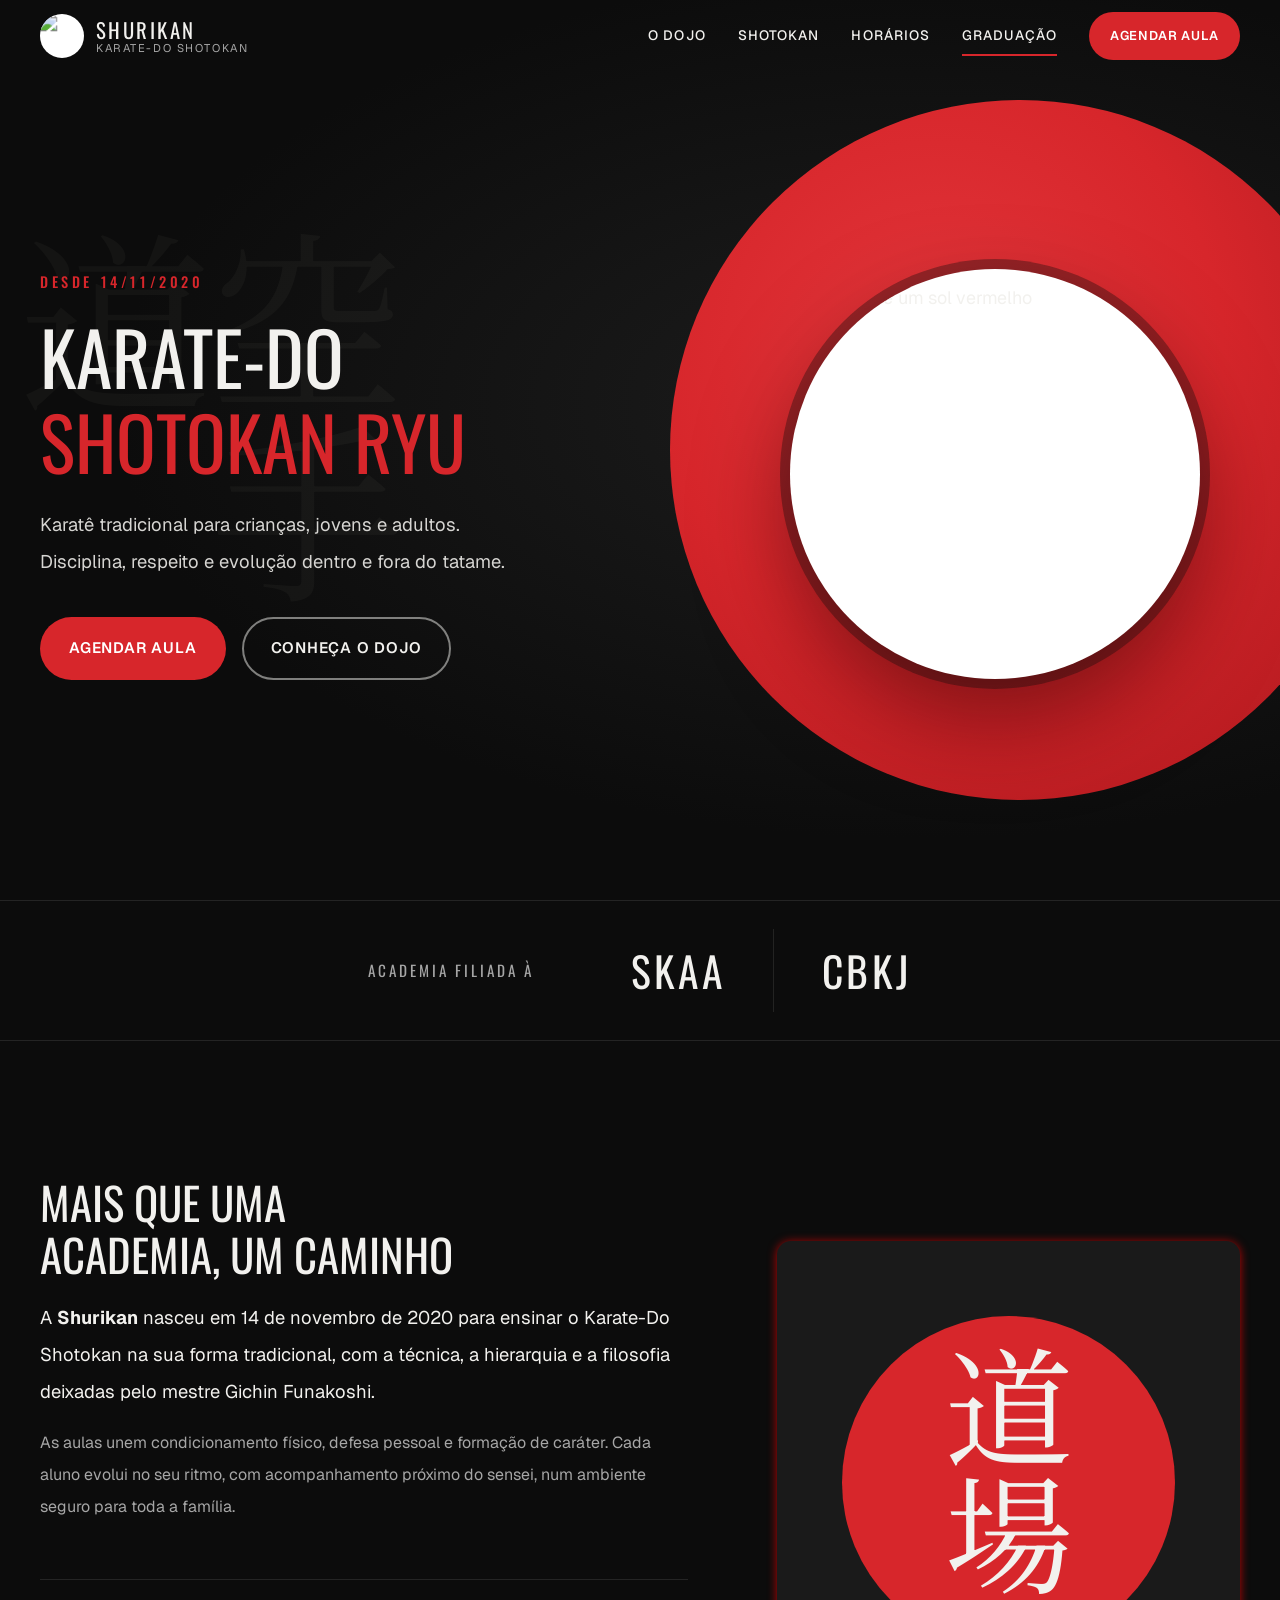
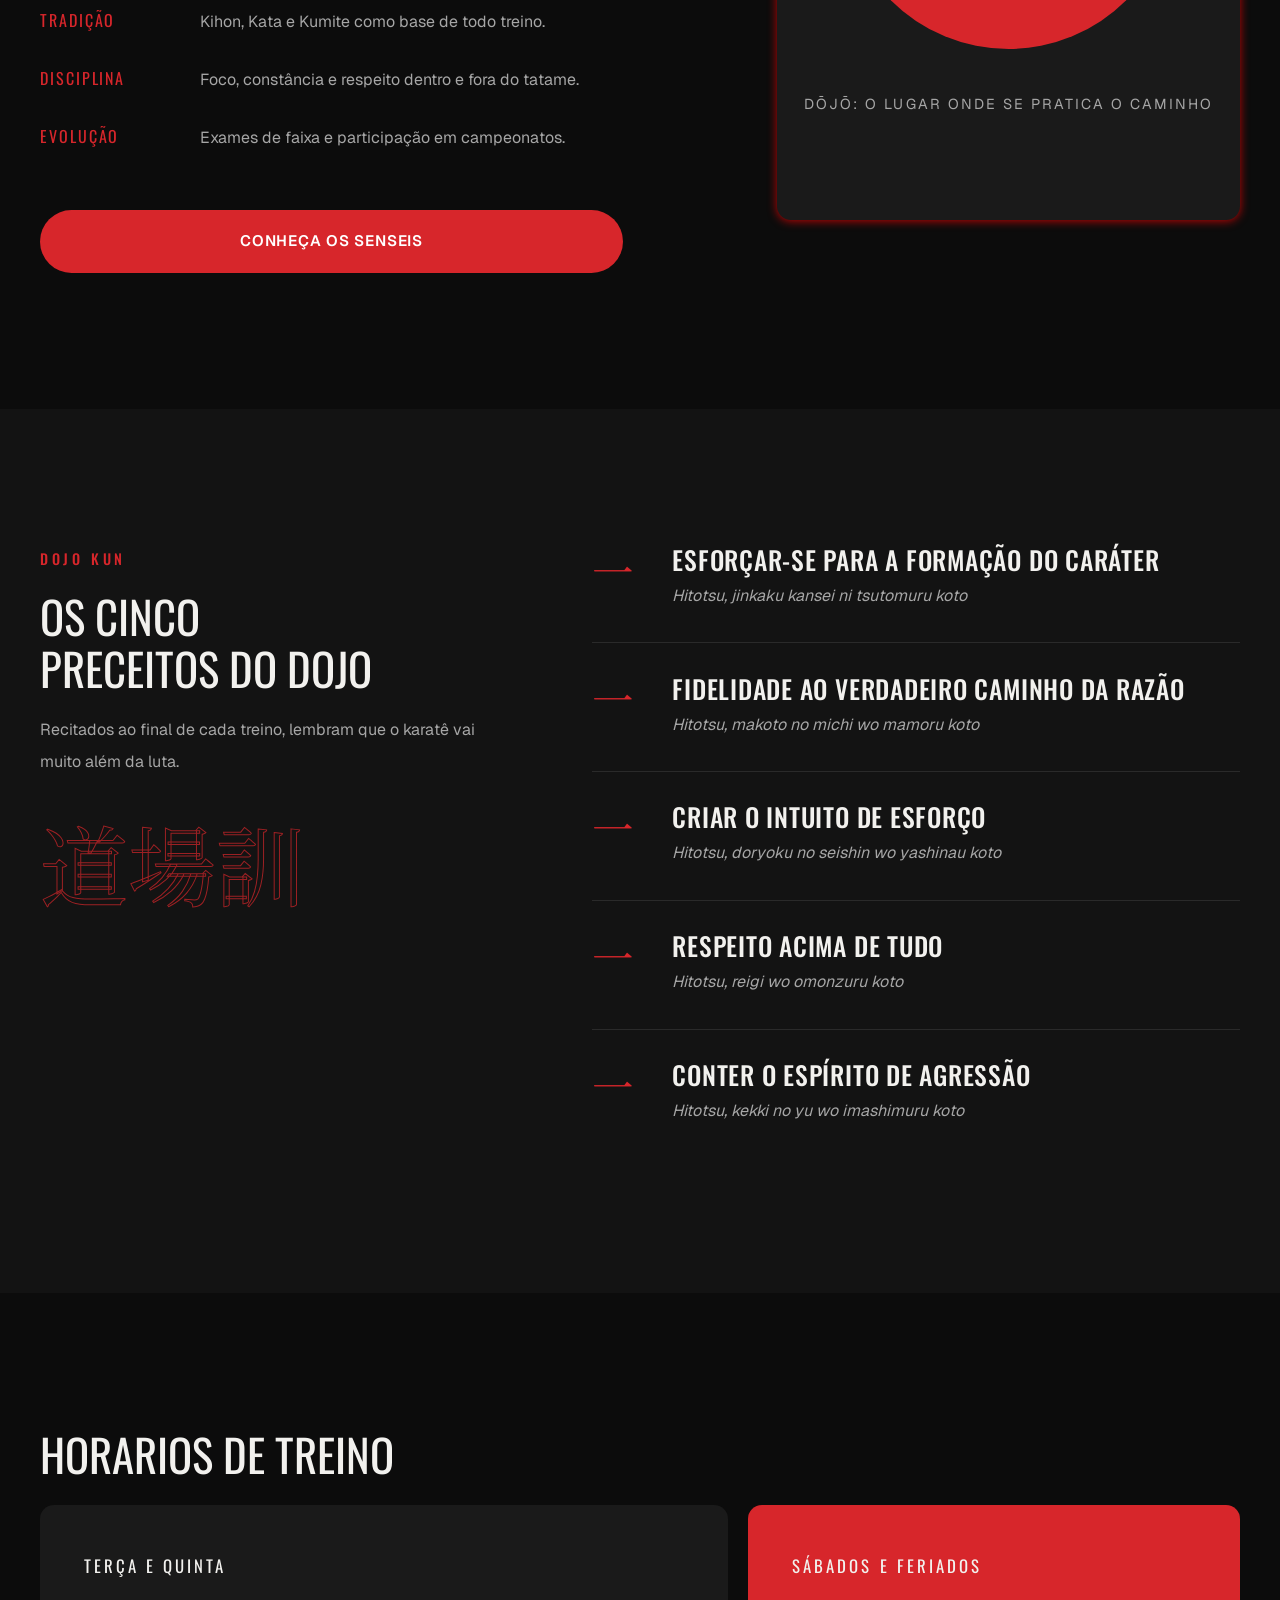
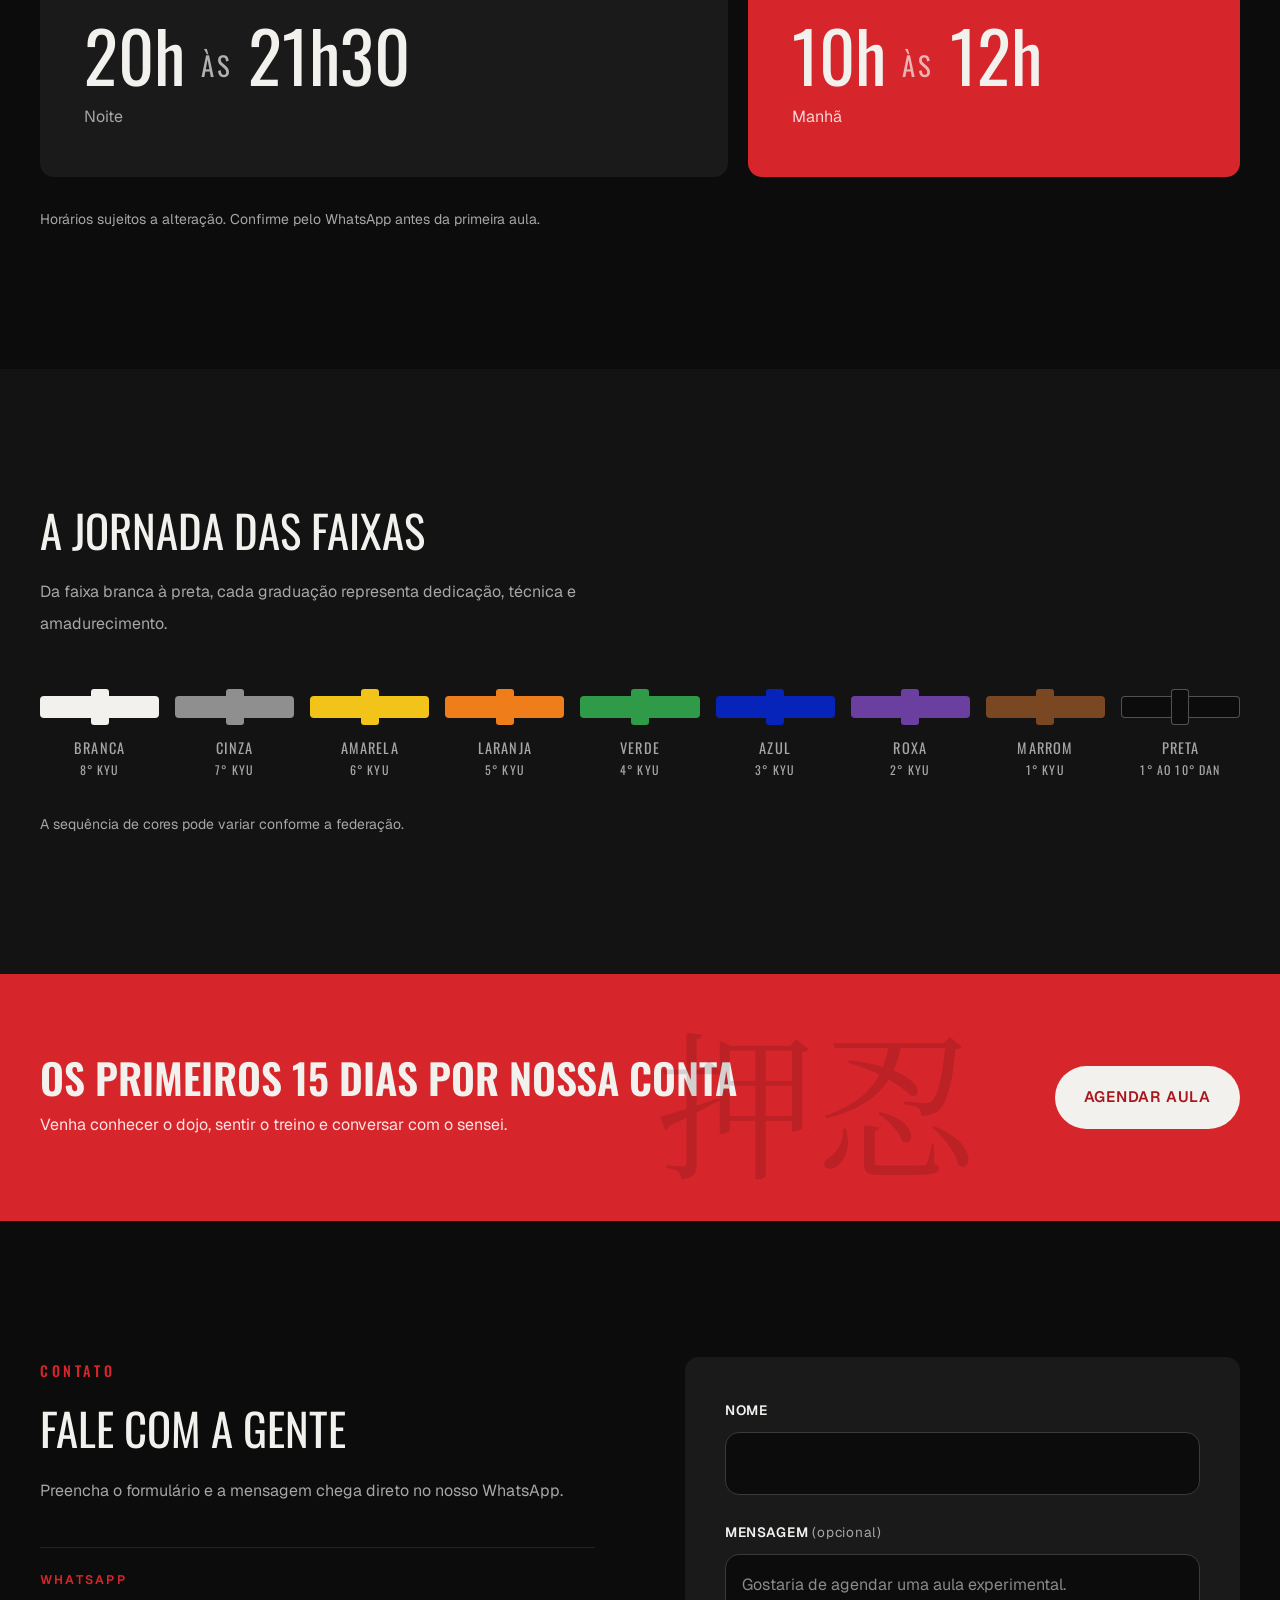
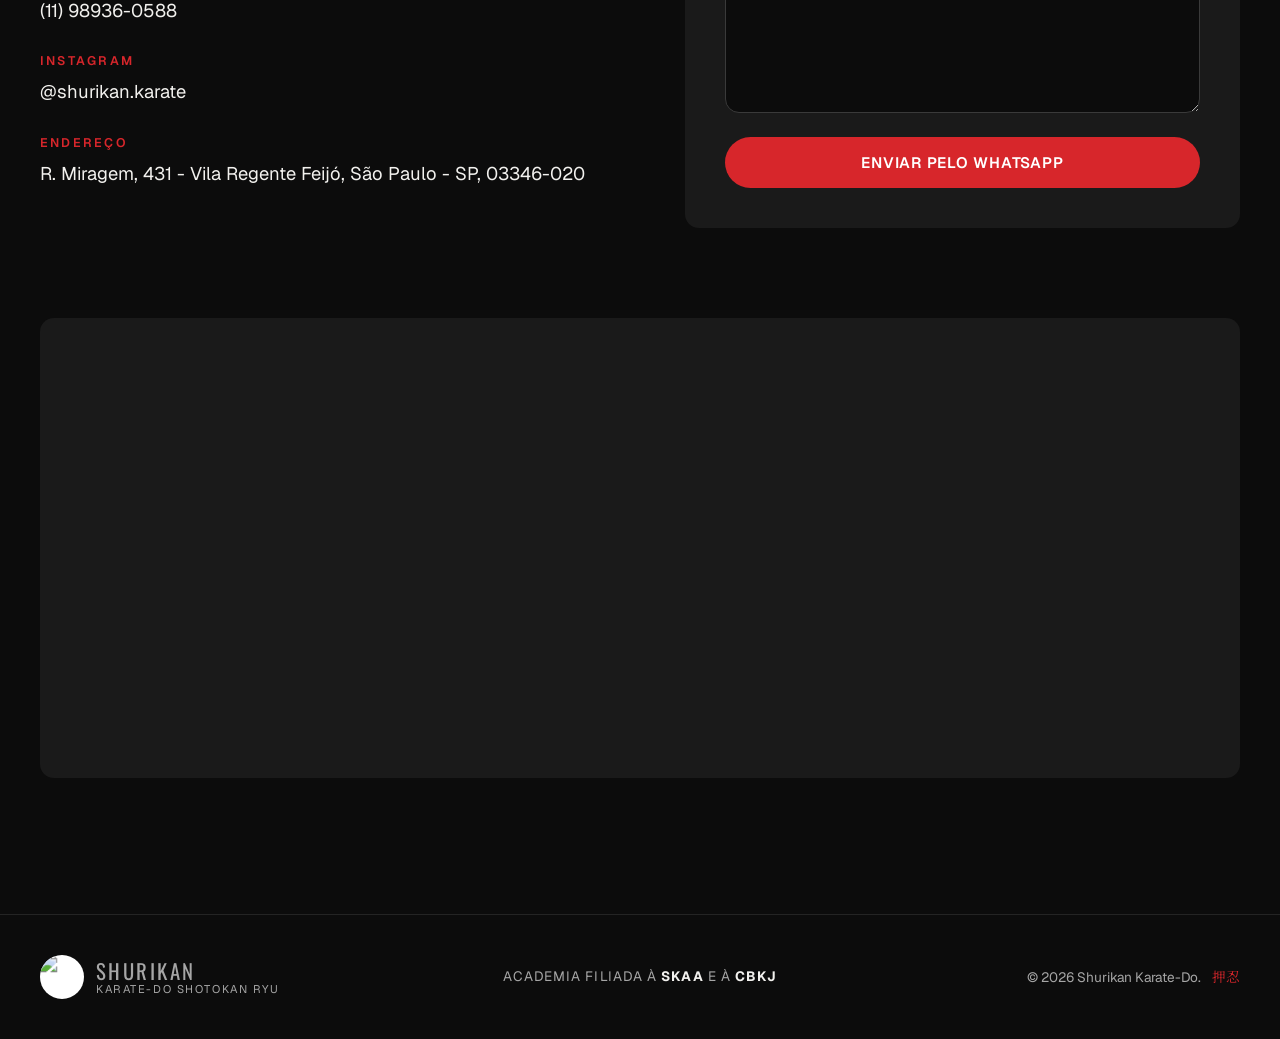
==== commit 1ed5fe84: "add: site senseis e mudanças nos kyus fas faixas pg principal" ====
--- a/index.html
+++ b/index.html
@@ -110,9 +110,10 @@
             <div><dt>Disciplina</dt><dd>Foco, constância e respeito dentro e fora do tatame.</dd></div>
             <div><dt>Evolução</dt><dd>Exames de faixa e participação em campeonatos.</dd></div>
           </dl>
-        </div>
-
-        <!-- TODO: trocar por uma foto real do dojo ou de um treino (retrato, ~1000x1250) -->
+
+          <a href="./pages/senseis.html" class="btn btn-sensei btn--red">Conheça os Senseis</a>
+        </div>
+
         <figure class="dojo__media reveal" aria-hidden="true">
           <span class="dojo__kanji">道場</span>
           <figcaption>Dōjō: o lugar onde se pratica o caminho</figcaption>
@@ -200,15 +201,15 @@
         </div>
 
         <ol class="belts reveal">
-          <li style="--belt:#f2f1ee"><span class="belt"></span>Branca</li>
-          <li style="--belt:#8f8f8f"><span class="belt"></span>Cinza</li>
-          <li style="--belt:#f2c318"><span class="belt"></span>Amarela</li>
-          <li style="--belt:#ee7d1a"><span class="belt"></span>Laranja</li>
-          <li style="--belt:#2f9a48"><span class="belt"></span>Verde</li>
-          <li style="--belt:#0724BA"><span class="belt"></span>Azul</li>
-          <li style="--belt:#6b3fa0"><span class="belt"></span>Roxa</li>
-          <li style="--belt:#7a4723"><span class="belt"></span>Marrom</li>
-          <li style="--belt:#0c0c0c" class="belts__black"><span class="belt"></span>Preta</li>
+          <li style="--belt:#f2f1ee"><span class="belt"></span>Branca <span class="desc_belt">8° Kyu</span></li>
+          <li style="--belt:#8f8f8f"><span class="belt"></span>Cinza <span class="desc_belt">7° Kyu</span></li>
+          <li style="--belt:#f2c318"><span class="belt"></span>Amarela <span class="desc_belt">6° Kyu</span></li>
+          <li style="--belt:#ee7d1a"><span class="belt"></span>Laranja <span class="desc_belt">5° Kyu</span></li>
+          <li style="--belt:#2f9a48"><span class="belt"></span>Verde <span class="desc_belt">4° Kyu</span></li>
+          <li style="--belt:#0724BA"><span class="belt"></span>Azul <span class="desc_belt">3° Kyu</span></li>
+          <li style="--belt:#6b3fa0"><span class="belt"></span>Roxa <span class="desc_belt">2° Kyu</span></li>
+          <li style="--belt:#7a4723"><span class="belt"></span>Marrom <span class="desc_belt">1° Kyu</span></li>
+          <li style="--belt:#0c0c0c" class="belts__black"><span class="belt"></span>Preta <span class="desc_belt">1° ao 10° Dan</span></li>
         </ol>
         <p class="note">A sequência de cores pode variar conforme a federação.</p>
       </div>
--- a/css/style.css
+++ b/css/style.css
@@ -175,6 +175,12 @@
 .btn--block {
   width: 100%;
 }
+
+.btn-sensei{
+  margin-top: 3.5rem;
+  width: 90%;
+}
+
 
 /* ---------- Títulos ---------- */
 .eyebrow {
@@ -692,8 +698,10 @@
 .belts__black .belt::after {
   box-shadow: inset 0 0 0 1px rgba(242, 241, 238, 0.3);
 }
-.belts__black {
-  color: var(--text) !important;
+
+.desc_belt{
+  font-size: 0.75rem;
+  margin-top: -1.3rem;
 }
 
 /* ---------- Chamada (único bloco de cor da página) ---------- */
@@ -995,6 +1003,10 @@
     width: min(84vw, 350px);
   }
 
+  .eyebrow{
+    margin-top: 1em;
+  }
+
   .dojo,
   .kun-wrap,
   .contact {
@@ -1023,6 +1035,9 @@
   }
   .slot {
     min-height: 0;
+  }
+  .btn-sensei{
+    width: 100%;
   }
 }
 
